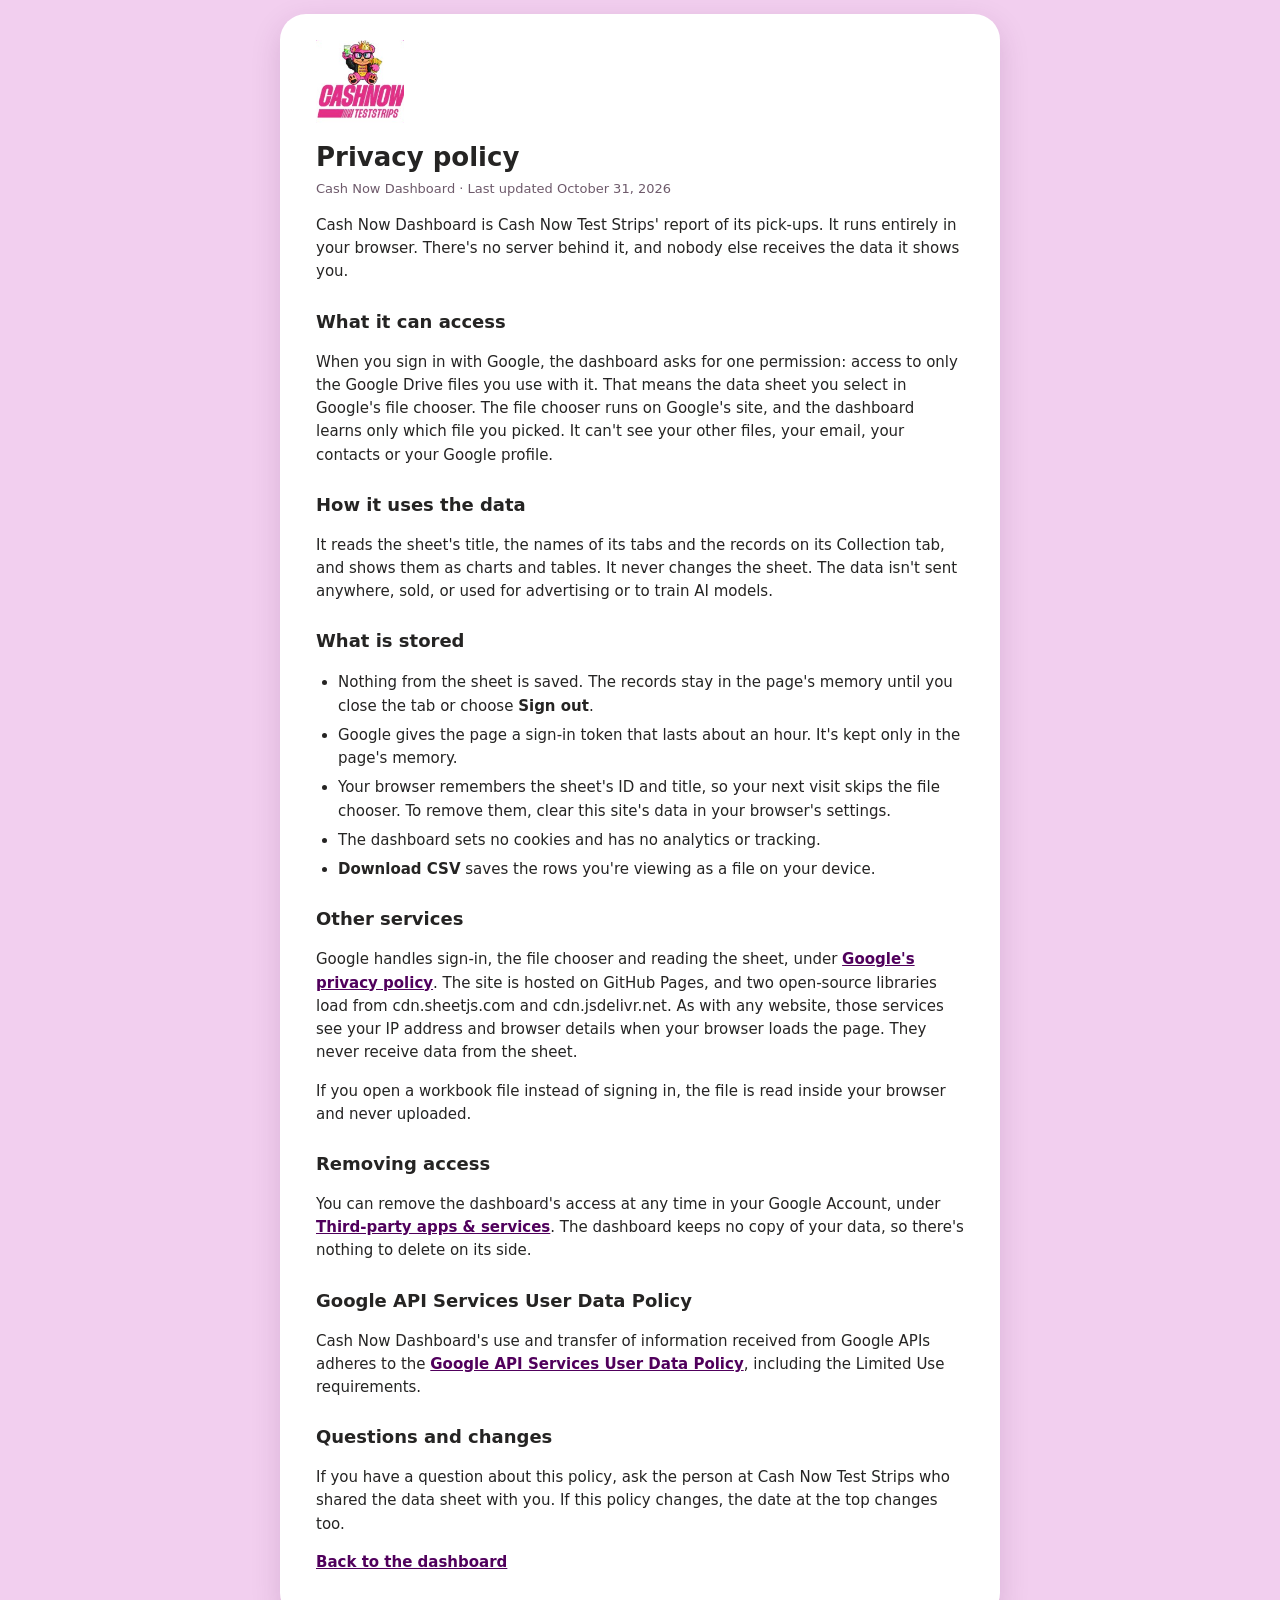
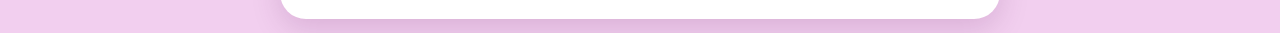
==== privacy.html @ 9ec0dc34 "Load the data from Google Sheets with Google sign-in Viewers sign in with Google, and the page reads" ====
<!doctype html>
<html lang="en">
<head>
<meta charset="utf-8">
<meta name="viewport" content="width=device-width, initial-scale=1">
<meta http-equiv="Content-Security-Policy" content="default-src 'none'; style-src 'self'; img-src 'self'; base-uri 'none'; form-action 'none'">
<meta name="referrer" content="strict-origin">
<title>Privacy policy · Cash Now Dashboard</title>
<link rel="icon" href="assets/cashnow-logo.png">
<link rel="stylesheet" href="css/app.css">
</head>
<body>
<main class="policy">
  <a href="./"><img src="assets/cashnow-logo.png" alt="Cash Now Test Strips" width="160" height="150"></a>
  <h1>Privacy policy</h1>
  <p class="updated">Cash Now Dashboard · Last updated October 31, 2026</p>

  <p>Cash Now Dashboard is Cash Now Test Strips' report of its pick-ups. It runs entirely in your
  browser. There's no server behind it, and nobody else receives the data it shows you.</p>

  <h2>What it can access</h2>
  <p>When you sign in with Google, the dashboard asks for one permission: access to only the Google Drive
  files you use with it. That means the data sheet you select in Google's file chooser. The file chooser
  runs on Google's site, and the dashboard learns only which file you picked. It can't see your other
  files, your email, your contacts or your Google profile.</p>

  <h2>How it uses the data</h2>
  <p>It reads the sheet's title, the names of its tabs and the records on its Collection tab, and shows
  them as charts and tables. It never changes the sheet. The data isn't sent anywhere, sold, or used for
  advertising or to train AI models.</p>

  <h2>What is stored</h2>
  <ul>
    <li>Nothing from the sheet is saved. The records stay in the page's memory until you close the tab
      or choose <b>Sign out</b>.</li>
    <li>Google gives the page a sign-in token that lasts about an hour. It's kept only in the page's
      memory.</li>
    <li>Your browser remembers the sheet's ID and title, so your next visit skips the file chooser. To
      remove them, clear this site's data in your browser's settings.</li>
    <li>The dashboard sets no cookies and has no analytics or tracking.</li>
    <li><b>Download CSV</b> saves the rows you're viewing as a file on your device.</li>
  </ul>

  <h2>Other services</h2>
  <p>Google handles sign-in, the file chooser and reading the sheet, under
  <a href="https://policies.google.com/privacy">Google's privacy policy</a>. The site is hosted on GitHub
  Pages, and two open-source libraries load from cdn.sheetjs.com and cdn.jsdelivr.net. As with any website,
  those services see your IP address and browser details when your browser loads the page. They never
  receive data from the sheet.</p>
  <p>If you open a workbook file instead of signing in, the file is read inside your browser and never
  uploaded.</p>

  <h2>Removing access</h2>
  <p>You can remove the dashboard's access at any time in your Google Account, under
  <a href="https://myaccount.google.com/connections">Third-party apps &amp; services</a>. The dashboard
  keeps no copy of your data, so there's nothing to delete on its side.</p>

  <h2>Google API Services User Data Policy</h2>
  <p>Cash Now Dashboard's use and transfer of information received from Google APIs adheres to the
  <a href="https://developers.google.com/terms/api-services-user-data-policy">Google API Services User Data
  Policy</a>, including the Limited Use requirements.</p>

  <h2>Questions and changes</h2>
  <p>If you have a question about this policy, ask the person at Cash Now Test Strips who shared the data
  sheet with you. If this policy changes, the date at the top changes too.</p>

  <p><a href="./">Back to the dashboard</a></p>
</main>
</body>
</html>
---- css/app.css ----
/* Cash Now dashboard. Colors come from the Power BI report's theme and page backgrounds. */
:root {
  --outer: #f2cfef;
  --sidebar: #d76ecb;
  --panel: #e49edd;
  --surface: #ffffff;
  --kpi: #78206e;
  --line: #6b007b;
  --nav: #efb5b9;
  --nav-active: #000000;
  --ink: #252423;
  --muted: #6e5a6b;
  --border: #d4bdd1;
  --detail-bg: #f3b4dc;
  --thead: #50005c;
  --row-a: #e044a7;
  --row-b: #f3b4dc;
  --total: #252423;
  --font: "Segoe UI", system-ui, -apple-system, "Helvetica Neue", Arial, sans-serif;
}

*, *::before, *::after { box-sizing: border-box; }
html, body { margin: 0; }
body {
  font-family: var(--font);
  color: var(--ink);
  background: var(--outer);
  min-height: 100vh;
  -webkit-font-smoothing: antialiased;
}
button, input, select { font: inherit; color: inherit; }
[hidden] { display: none !important; }

/* Frame: magenta sidebar, then the lilac panel with its deep left curve */
.frame {
  display: grid;
  grid-template-columns: 196px minmax(0, 1fr);
  min-height: calc(100vh - 28px);
  margin: 14px;
  background: var(--sidebar);
  border-radius: 28px;
  overflow: hidden;
}
.sidebar { display: flex; flex-direction: column; gap: 28px; padding: 16px 0 16px 10px; }
.brand { display: block; margin-right: 8px; padding: 8px; background: var(--surface); border-radius: 20px; }
.brand img { display: block; width: 100%; height: auto; }
.nav { display: flex; flex-direction: column; gap: 9px; padding-right: 16px; }
.nav-item {
  display: grid; grid-template-columns: 36px minmax(0, 1fr); align-items: center; gap: 6px;
  color: var(--ink); text-decoration: none;
}
.nav-item svg { width: 30px; height: 30px; justify-self: center; color: #fff; }
.nav-item span {
  padding: 6px 4px; border: 1px solid #5a4a58; background: var(--nav);
  font-size: 12.5px; line-height: 1.25; text-align: center;
}
.nav-item.active span { background: var(--nav-active); border-color: var(--nav-active); color: #fff; }
.nav-item[aria-disabled="true"] { cursor: default; }
.nav-item[aria-disabled="true"] span { opacity: .75; }
.nav-item:not([aria-disabled="true"]):not(.active):hover span { background: #f6cbd0; }
.nav-note { margin: 4px 0 0 42px; color: #fff; font-size: 11.5px; opacity: .9; }

.main {
  display: flex; flex-direction: column; gap: 14px; min-width: 0;
  padding: 14px 18px 16px 30px;
  background: var(--panel);
  border-radius: 90px 0 0 90px;
}
body[data-view="details"] .main { background: var(--detail-bg); }

/* Header: logos and slicers on a white bar */
.toolbar {
  display: flex; flex-wrap: wrap; align-items: center; gap: 10px 22px;
  padding: 6px 14px; background: var(--surface); border-radius: 8px;
}
.logo { display: block; width: auto; height: 46px; }
.logo-right { margin-left: auto; }
.field { display: flex; flex-direction: column; gap: 3px; min-width: 0; }
.field-label { color: var(--muted); font-size: 12px; }
.control, .multi > summary {
  height: 32px; padding: 4px 8px; border: 1px solid var(--border); border-radius: 4px;
  background: #fff; font-size: 13px;
}
.date-range { display: flex; align-items: center; gap: 6px; }
.date-range input { width: 136px; }
.multi { position: relative; }
.multi > summary {
  display: flex; align-items: center; justify-content: space-between; gap: 12px; min-width: 150px;
  list-style: none; cursor: pointer;
}
.multi > summary::-webkit-details-marker { display: none; }
.multi > summary::after {
  content: ''; width: 7px; height: 7px; margin-top: -4px;
  border-right: 1.5px solid #555; border-bottom: 1.5px solid #555; transform: rotate(45deg);
}
.multi-panel {
  position: absolute; z-index: 20; top: calc(100% + 4px); left: 0;
  min-width: 210px; max-height: 340px; overflow: auto; padding: 6px;
  background: #fff; border: 1px solid var(--border); border-radius: 6px;
  box-shadow: 0 10px 28px rgba(60, 0, 60, .2);
}
.multi-panel label { display: flex; align-items: center; gap: 8px; padding: 5px 6px; border-radius: 4px; font-size: 13px; cursor: pointer; }
.multi-panel label:hover { background: #f8ecf6; }
.multi-all { margin-bottom: 4px; border-bottom: 1px solid #eee; font-weight: 600; }

/* KPI cards */
.kpis { display: grid; grid-template-columns: repeat(6, minmax(0, 1fr)) minmax(96px, .7fr); gap: 6px; padding: 0 3%; }
.kpi {
  display: flex; flex-direction: column; justify-content: center; min-width: 0; min-height: 76px;
  padding: 10px 8px; background: var(--kpi); color: #fff; border-radius: 10px; text-align: center;
}
.kpi-value { font-size: clamp(16px, 1.45vw, 21px); font-weight: 700; white-space: nowrap; overflow: hidden; text-overflow: ellipsis; }
.kpi-label { font-size: 11.5px; font-style: italic; white-space: nowrap; overflow: hidden; text-overflow: ellipsis; }
.kpi-amt:not(:empty)::before { content: ' · '; }
.details-btn {
  border: 2px solid rgba(255, 255, 255, .85); border-radius: 6px; background: var(--line); color: #fff;
  font-size: 17px; font-weight: 700; cursor: pointer; box-shadow: 0 0 10px rgba(107, 0, 123, .45);
}
.details-btn:hover { background: #8a1a9b; }
.details-btn:disabled { background: #c8c8c8; box-shadow: none; cursor: default; }

/* Sits over the chart's top-right corner so the charts don't move when it appears */
.selection {
  position: absolute; top: 10px; right: 18px; z-index: 2;
  display: inline-flex; align-items: center; gap: 10px;
  padding: 4px 5px 4px 14px; background: #f8ecf6; border-radius: 999px; font-size: 13px;
}
.selection button { padding: 3px 11px; border: 0; border-radius: 999px; background: var(--kpi); color: #fff; font-size: 12px; cursor: pointer; }

/* Charts on white rounded panels */
.chart-card { position: relative; min-width: 0; padding: 10px 18px 4px; background: var(--surface); border-radius: 34px; }
.chart-card h2 { margin: 2px 0 0; font-size: 17px; text-align: center; }
.chart { height: clamp(220px, 31vh, 330px); cursor: pointer; }

/* Welcome */
.welcome { display: grid; flex: 1; place-items: center; }
.welcome-card {
  max-width: 460px; padding: 30px 36px; background: var(--surface); border-radius: 26px; text-align: center;
  box-shadow: 0 10px 30px rgba(80, 0, 80, .15);
}
.welcome-card img { width: 216px; height: auto; }
.welcome-card h1 { margin: 10px 0 6px; font-size: 24px; }
.welcome-card p { margin: 8px 0; color: var(--muted); }
.btn-primary {
  margin-top: 12px; padding: 12px 26px; border: 0; border-radius: 10px;
  background: var(--kpi); color: #fff; font-size: 16px; font-weight: 700; cursor: pointer;
}
.btn-primary:hover { background: #8f2a84; }
.btn-primary:disabled { background: #b9a9b7; cursor: default; }
.privacy { font-size: 13px; }
.privacy a { color: #50005c; font-weight: 600; }
.welcome-card .error { padding: 10px 12px; background: #fde8f0; border-radius: 8px; color: #a1003b; font-size: 14px; text-align: left; }
body.dropping .main { outline: 3px dashed #fff; outline-offset: -12px; }

/* Pick Up Detail */
.details { display: flex; flex-direction: column; gap: 12px; min-height: 0; }
.details-head { display: flex; flex-wrap: wrap; align-items: center; gap: 12px 16px; }
.back { display: grid; place-items: center; width: 56px; height: 56px; border-radius: 50%; color: #3d3d3d; }
.back svg { width: 56px; height: 56px; }
.back:hover { background: rgba(255, 255, 255, .45); }
.details-title { flex: 1; min-width: 200px; }
.details-title h1 { margin: 0; font-size: 22px; }
.details-title p { margin: 2px 0 0; color: #4d3a4a; font-size: 13px; }
.btn { padding: 6px 12px; border: 1px solid #7a6077; border-radius: 6px; background: #fff; font-size: 13px; cursor: pointer; }
.btn:disabled { opacity: .5; cursor: default; }
.table-wrap { max-height: calc(100vh - 210px); overflow: auto; background: var(--row-b); border-radius: 4px; }
.detail-table { width: 100%; border-collapse: collapse; font-size: 13px; }
.detail-table th { position: sticky; top: 0; z-index: 1; padding: 0; background: var(--thead); color: #fff; text-align: left; white-space: nowrap; }
.detail-table th button {
  all: unset; box-sizing: border-box; display: block; width: 100%; padding: 8px 10px;
  font-weight: 700; font-style: italic; cursor: pointer;
}
.detail-table th.num button { text-align: right; }
.detail-table th[aria-sort="ascending"] button::after { content: ' \25B2'; font-size: 9px; }
.detail-table th[aria-sort="descending"] button::after { content: ' \25BC'; font-size: 9px; }
.detail-table td { padding: 5px 10px; white-space: nowrap; }
.detail-table tbody tr:nth-child(odd) { background: var(--row-a); color: #fff; font-weight: 600; }
.detail-table tbody tr:nth-child(even) { background: var(--row-b); }
.detail-table tfoot td { position: sticky; bottom: 0; padding: 7px 10px; background: var(--total); color: #fff; font-weight: 700; }
.detail-table .num { text-align: right; font-variant-numeric: tabular-nums; }
.more { align-self: center; }

/* Status bar and data notes */
.status { display: flex; flex-wrap: wrap; align-items: center; gap: 4px 14px; margin-top: auto; color: #3b2a38; font-size: 12.5px; }
.link { padding: 0; border: 0; background: none; color: #50005c; font-size: inherit; font-weight: 600; text-decoration: underline; cursor: pointer; }
.status-error { color: #a1003b; font-weight: 600; }
dialog {
  width: calc(100% - 32px); max-width: 640px; padding: 22px 24px; border: 0; border-radius: 16px;
  color: var(--ink); box-shadow: 0 20px 60px rgba(60, 0, 60, .3);
}
dialog::backdrop { background: rgba(60, 0, 60, .35); }
dialog h2 { margin: 0 0 8px; font-size: 19px; }
dialog ul { padding-left: 20px; font-size: 14px; line-height: 1.5; }
dialog li { margin-bottom: 8px; }
dialog li ul { margin-top: 4px; font-size: 13px; }

/* Privacy policy page */
.policy {
  max-width: 720px; margin: 14px auto; padding: 26px 36px 30px;
  background: var(--surface); border-radius: 26px; line-height: 1.55;
  box-shadow: 0 10px 30px rgba(80, 0, 80, .15);
}
.policy img { display: block; width: 88px; height: auto; }
.policy h1 { margin: 14px 0 2px; font-size: 26px; }
.policy h2 { margin: 24px 0 4px; font-size: 18px; }
.policy p, .policy li { font-size: 15px; }
.policy ul { padding-left: 22px; }
.policy li { margin-bottom: 6px; }
.policy a { color: #50005c; font-weight: 600; }
.policy .updated { margin: 0; color: var(--muted); font-size: 13px; }

.overlay {
  position: fixed; inset: 0; z-index: 50; display: grid; place-content: center; justify-items: center; gap: 14px;
  background: rgba(242, 207, 239, .85); color: #50005c; font-weight: 600;
}
.spinner {
  width: 44px; height: 44px; border: 4px solid rgba(107, 0, 123, .2); border-top-color: var(--line);
  border-radius: 50%; animation: spin .9s linear infinite;
}
@keyframes spin { to { transform: rotate(360deg); } }
@media (prefers-reduced-motion: reduce) { .spinner { animation-duration: 3s; } }

@media (max-width: 1150px) {
  .kpis { grid-template-columns: repeat(3, minmax(0, 1fr)); padding: 0; }
  .details-btn { grid-column: span 3; min-height: 44px; }
  .logo-right { display: none; }
}

@media (max-width: 760px) {
  .frame { grid-template-columns: 1fr; min-height: 100vh; margin: 0; border-radius: 0; }
  .sidebar { flex-direction: row; align-items: center; gap: 12px; padding: 10px 16px; overflow: hidden; }
  .brand { flex: none; width: 60px; margin: 0; padding: 4px; border-radius: 12px; }
  .nav { flex-direction: row; gap: 8px; padding: 2px 0; overflow-x: auto; scrollbar-width: none; }
  .nav-item { grid-template-columns: auto; }
  .nav-item svg, .nav-note { display: none; }
  .nav-item span { padding: 6px 10px; white-space: nowrap; }
  .main { padding: 12px 16px 16px; border-radius: 24px 24px 0 0; }
  .toolbar { padding: 10px 12px; }
  .logo { height: 34px; }
  .field, .date-range { width: 100%; }
  .date-range input { flex: 1; width: auto; min-width: 0; }
  .multi > summary { width: 100%; }
  .kpis { grid-template-columns: repeat(2, minmax(0, 1fr)); }
  .details-btn { grid-column: span 2; }
  .kpi-value { font-size: 18px; }
  .chart-card { padding: 8px 8px 2px; border-radius: 20px; }
  .selection { position: static; display: flex; width: fit-content; margin: 6px auto 0; }
  .table-wrap { max-height: none; }
  .policy { margin: 0; padding: 22px 16px 28px; border-radius: 0; }
}
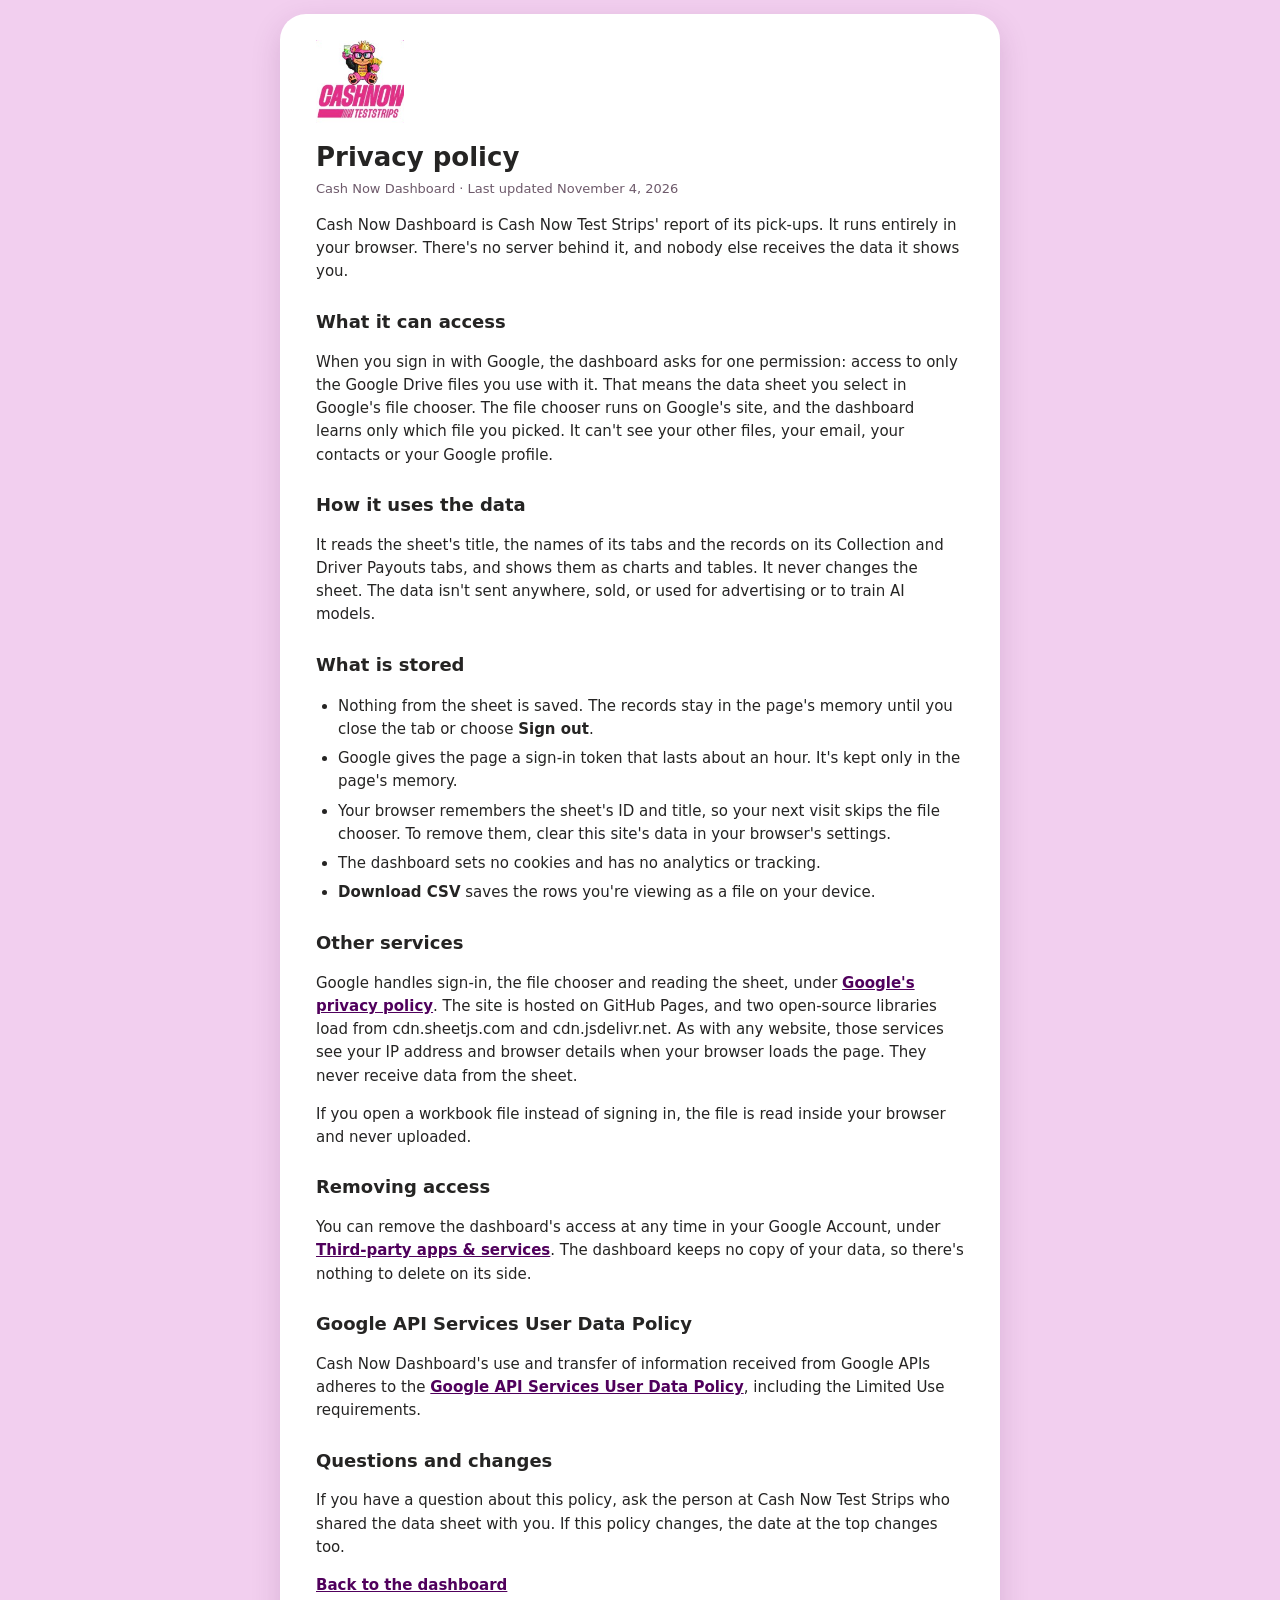
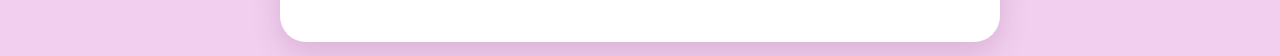
==== commit 288a6e15: "Add the Drivers page and its payout detail The Drivers page mirrors the Power BI page: a date range," ====
--- a/privacy.html
+++ b/privacy.html
@@ -13,7 +13,7 @@
 <main class="policy">
   <a href="./"><img src="assets/cashnow-logo.png" alt="Cash Now Test Strips" width="160" height="150"></a>
   <h1>Privacy policy</h1>
-  <p class="updated">Cash Now Dashboard · Last updated October 31, 2026</p>
+  <p class="updated">Cash Now Dashboard · Last updated November 4, 2026</p>
 
   <p>Cash Now Dashboard is Cash Now Test Strips' report of its pick-ups. It runs entirely in your
   browser. There's no server behind it, and nobody else receives the data it shows you.</p>
@@ -25,8 +25,8 @@
   files, your email, your contacts or your Google profile.</p>
 
   <h2>How it uses the data</h2>
-  <p>It reads the sheet's title, the names of its tabs and the records on its Collection tab, and shows
-  them as charts and tables. It never changes the sheet. The data isn't sent anywhere, sold, or used for
+  <p>It reads the sheet's title, the names of its tabs and the records on its Collection and Driver
+  Payouts tabs, and shows them as charts and tables. It never changes the sheet. The data isn't sent anywhere, sold, or used for
   advertising or to train AI models.</p>
 
   <h2>What is stored</h2>
--- a/css/app.css
+++ b/css/app.css
@@ -66,7 +66,8 @@
   background: var(--panel);
   border-radius: 90px 0 0 90px;
 }
-body[data-view="details"] .main { background: var(--detail-bg); }
+body[data-view="details"] .main, body[data-view="drv-details"] .main { background: var(--detail-bg); }
+.view { display: flex; flex-direction: column; gap: 14px; min-width: 0; }
 
 /* Header: logos and slicers on a white bar */
 .toolbar {
@@ -131,6 +132,17 @@
 .chart-card { position: relative; min-width: 0; padding: 10px 18px 4px; background: var(--surface); border-radius: 34px; }
 .chart-card h2 { margin: 2px 0 0; font-size: 17px; text-align: center; }
 .chart { height: clamp(220px, 31vh, 330px); cursor: pointer; }
+
+/* Drivers: the payouts card sits at the end of the filter bar, like the card beside the slicer in Power BI */
+.kpi-inline { min-height: 0; margin-left: auto; padding: 6px 18px; min-width: 170px; }
+.details-inline { align-self: stretch; min-width: 110px; padding: 0 20px; }
+.selection-row { position: static; align-self: flex-start; }
+.drv-problem { margin: 0; padding: 10px 14px; background: #fff; border-radius: 10px; color: #a1003b; font-size: 14px; }
+.drv-grid { display: grid; grid-template-columns: repeat(2, minmax(0, 1fr)); gap: 14px; }
+.drv-grid .chart-card { padding-bottom: 10px; }
+.chart-scroll { max-height: clamp(260px, 38vh, 360px); overflow-y: auto; overscroll-behavior: contain; }
+.chart-scroll .chart { height: 160px; }
+.chart-pie { height: clamp(260px, 38vh, 360px); }
 
 /* Welcome */
 .welcome { display: grid; flex: 1; place-items: center; }
@@ -247,4 +259,7 @@
   .selection { position: static; display: flex; width: fit-content; margin: 6px auto 0; }
   .table-wrap { max-height: none; }
   .policy { margin: 0; padding: 22px 16px 28px; border-radius: 0; }
-}
+  .drv-grid { grid-template-columns: 1fr; }
+  .kpi-inline { flex: 1; margin-left: 0; }
+  .details-inline { min-height: 44px; }
+}
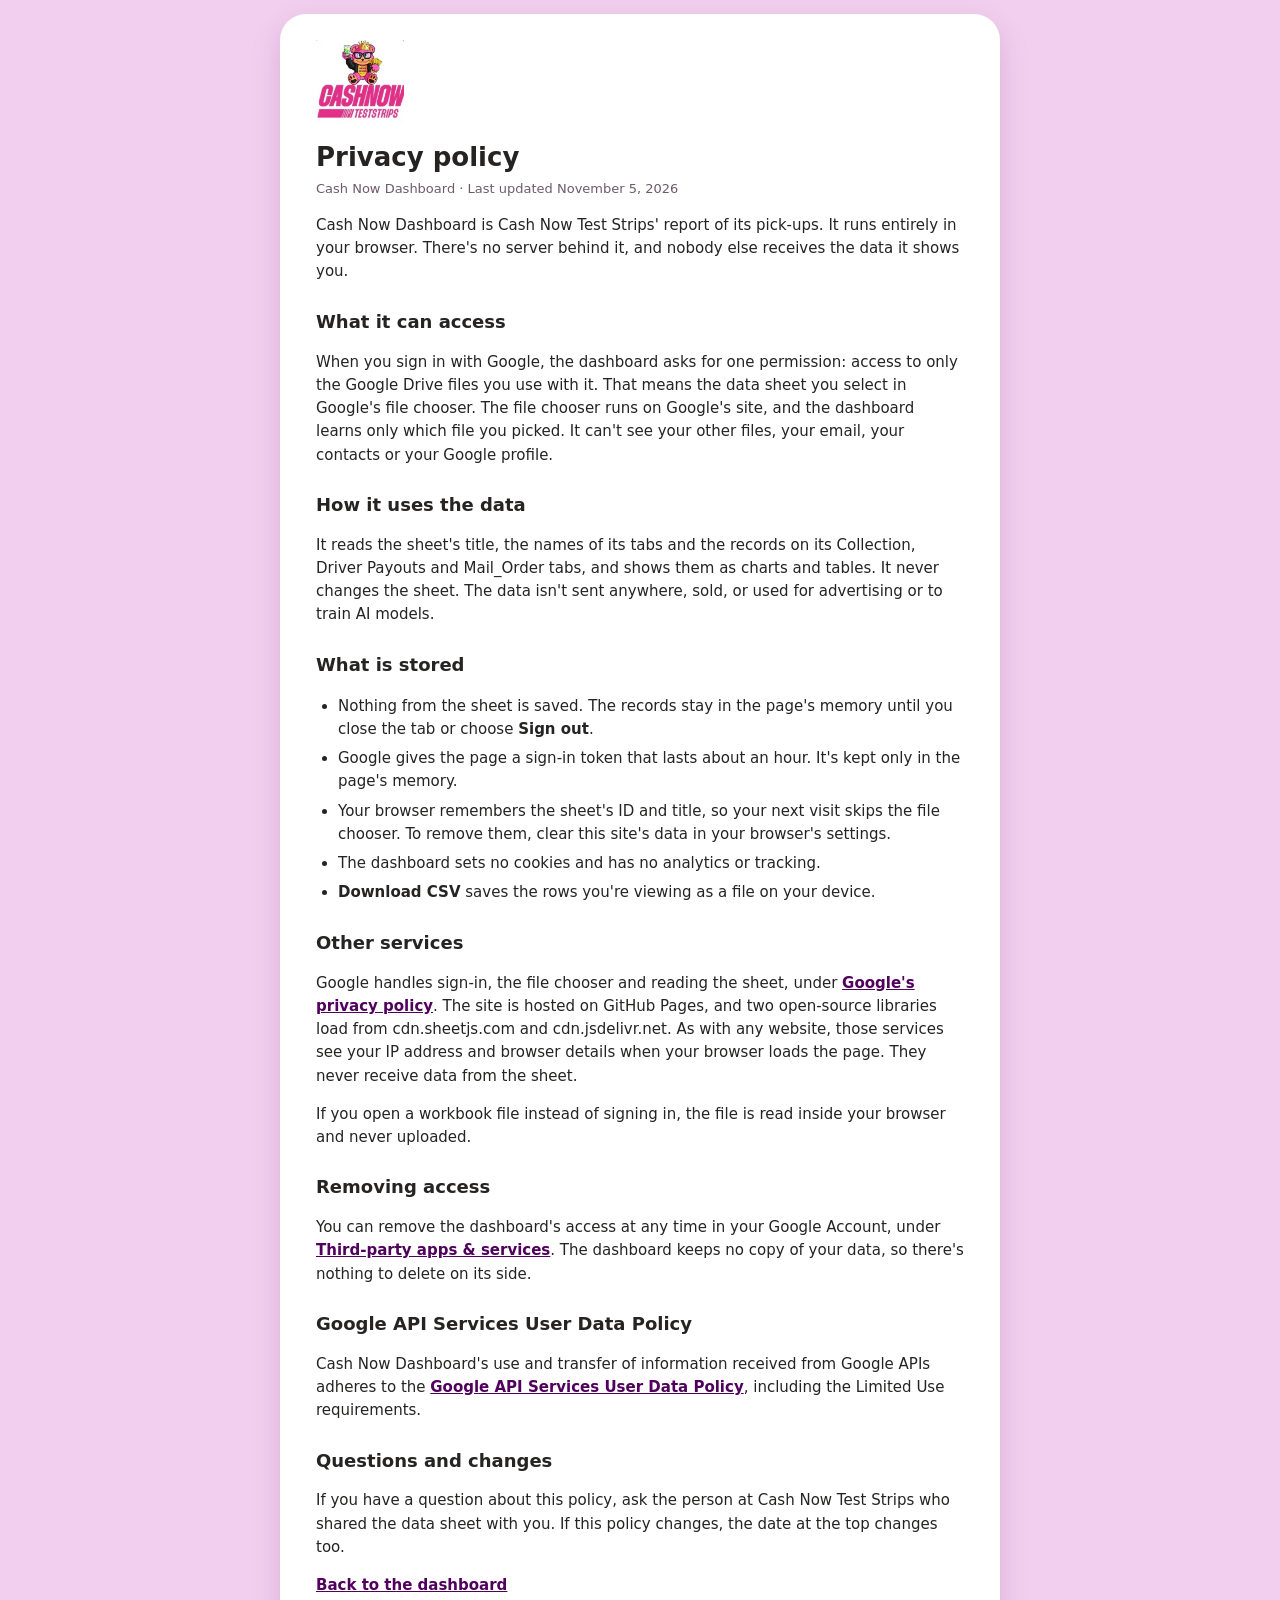
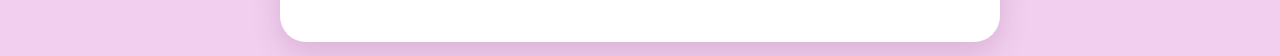
==== commit 0c12a0ba: "Add the Mail Order page and its Mail Details The Mail Order page mirrors the Power BI page: Date, Ra" ====
--- a/privacy.html
+++ b/privacy.html
@@ -13,7 +13,7 @@
 <main class="policy">
   <a href="./"><img src="assets/cashnow-logo.png" alt="Cash Now Test Strips" width="160" height="150"></a>
   <h1>Privacy policy</h1>
-  <p class="updated">Cash Now Dashboard · Last updated November 4, 2026</p>
+  <p class="updated">Cash Now Dashboard · Last updated November 5, 2026</p>
 
   <p>Cash Now Dashboard is Cash Now Test Strips' report of its pick-ups. It runs entirely in your
   browser. There's no server behind it, and nobody else receives the data it shows you.</p>
@@ -25,8 +25,8 @@
   files, your email, your contacts or your Google profile.</p>
 
   <h2>How it uses the data</h2>
-  <p>It reads the sheet's title, the names of its tabs and the records on its Collection and Driver
-  Payouts tabs, and shows them as charts and tables. It never changes the sheet. The data isn't sent anywhere, sold, or used for
+  <p>It reads the sheet's title, the names of its tabs and the records on its Collection, Driver
+  Payouts and Mail_Order tabs, and shows them as charts and tables. It never changes the sheet. The data isn't sent anywhere, sold, or used for
   advertising or to train AI models.</p>
 
   <h2>What is stored</h2>
--- a/css/app.css
+++ b/css/app.css
@@ -67,7 +67,7 @@
   border-radius: 90px 0 0 90px;
 }
 body[data-view="details"] .main, body[data-view="drv-details"] .main { background: var(--detail-bg); }
-.view { display: flex; flex-direction: column; gap: 14px; min-width: 0; }
+.view, .view-body { display: flex; flex-direction: column; gap: 14px; min-width: 0; }
 
 /* Header: logos and slicers on a white bar */
 .toolbar {
@@ -106,6 +106,7 @@
 
 /* KPI cards */
 .kpis { display: grid; grid-template-columns: repeat(6, minmax(0, 1fr)) minmax(96px, .7fr); gap: 6px; padding: 0 3%; }
+.kpis-3 { grid-template-columns: repeat(3, minmax(0, 1fr)) minmax(110px, .6fr); }
 .kpi {
   display: flex; flex-direction: column; justify-content: center; min-width: 0; min-height: 76px;
   padding: 10px 8px; background: var(--kpi); color: #fff; border-radius: 10px; text-align: center;
@@ -134,15 +135,17 @@
 .chart { height: clamp(220px, 31vh, 330px); cursor: pointer; }
 
 /* Drivers: the payouts card sits at the end of the filter bar, like the card beside the slicer in Power BI */
-.kpi-inline { min-height: 0; margin-left: auto; padding: 6px 18px; min-width: 170px; }
-.details-inline { align-self: stretch; min-width: 110px; padding: 0 20px; }
+.toolbar-end { margin-left: auto; }
+.kpi-inline { min-height: 0; padding: 6px 18px; min-width: 170px; }
+.details-inline { align-self: stretch; min-width: 110px; min-height: 48px; padding: 0 20px; }
 .selection-row { position: static; align-self: flex-start; }
 .drv-problem { margin: 0; padding: 10px 14px; background: #fff; border-radius: 10px; color: #a1003b; font-size: 14px; }
-.drv-grid { display: grid; grid-template-columns: repeat(2, minmax(0, 1fr)); gap: 14px; }
-.drv-grid .chart-card { padding-bottom: 10px; }
-.chart-scroll { max-height: clamp(260px, 38vh, 360px); overflow-y: auto; overscroll-behavior: contain; }
+.chart-grid { display: grid; grid-template-columns: repeat(2, minmax(0, 1fr)); gap: 14px; }
+.chart-grid .chart-card { padding-bottom: 10px; }
+/* Tall enough for a top 15 on most screens; longer lists scroll inside the card. */
+.chart-scroll { max-height: clamp(260px, 46vh, 420px); overflow-y: auto; overscroll-behavior: contain; }
 .chart-scroll .chart { height: 160px; }
-.chart-pie { height: clamp(260px, 38vh, 360px); }
+.chart-pie { height: clamp(260px, 46vh, 420px); }
 
 /* Welcome */
 .welcome { display: grid; flex: 1; place-items: center; }
@@ -254,12 +257,14 @@
   .multi > summary { width: 100%; }
   .kpis { grid-template-columns: repeat(2, minmax(0, 1fr)); }
   .details-btn { grid-column: span 2; }
+  .kpis-3 .details-btn { grid-column: auto; } /* beside the third card */
   .kpi-value { font-size: 18px; }
   .chart-card { padding: 8px 8px 2px; border-radius: 20px; }
   .selection { position: static; display: flex; width: fit-content; margin: 6px auto 0; }
   .table-wrap { max-height: none; }
   .policy { margin: 0; padding: 22px 16px 28px; border-radius: 0; }
-  .drv-grid { grid-template-columns: 1fr; }
-  .kpi-inline { flex: 1; margin-left: 0; }
+  .chart-grid { grid-template-columns: 1fr; }
+  .toolbar-end { margin-left: 0; }
+  .kpi-inline, .details-inline.toolbar-end { flex: 1; }
   .details-inline { min-height: 44px; }
 }
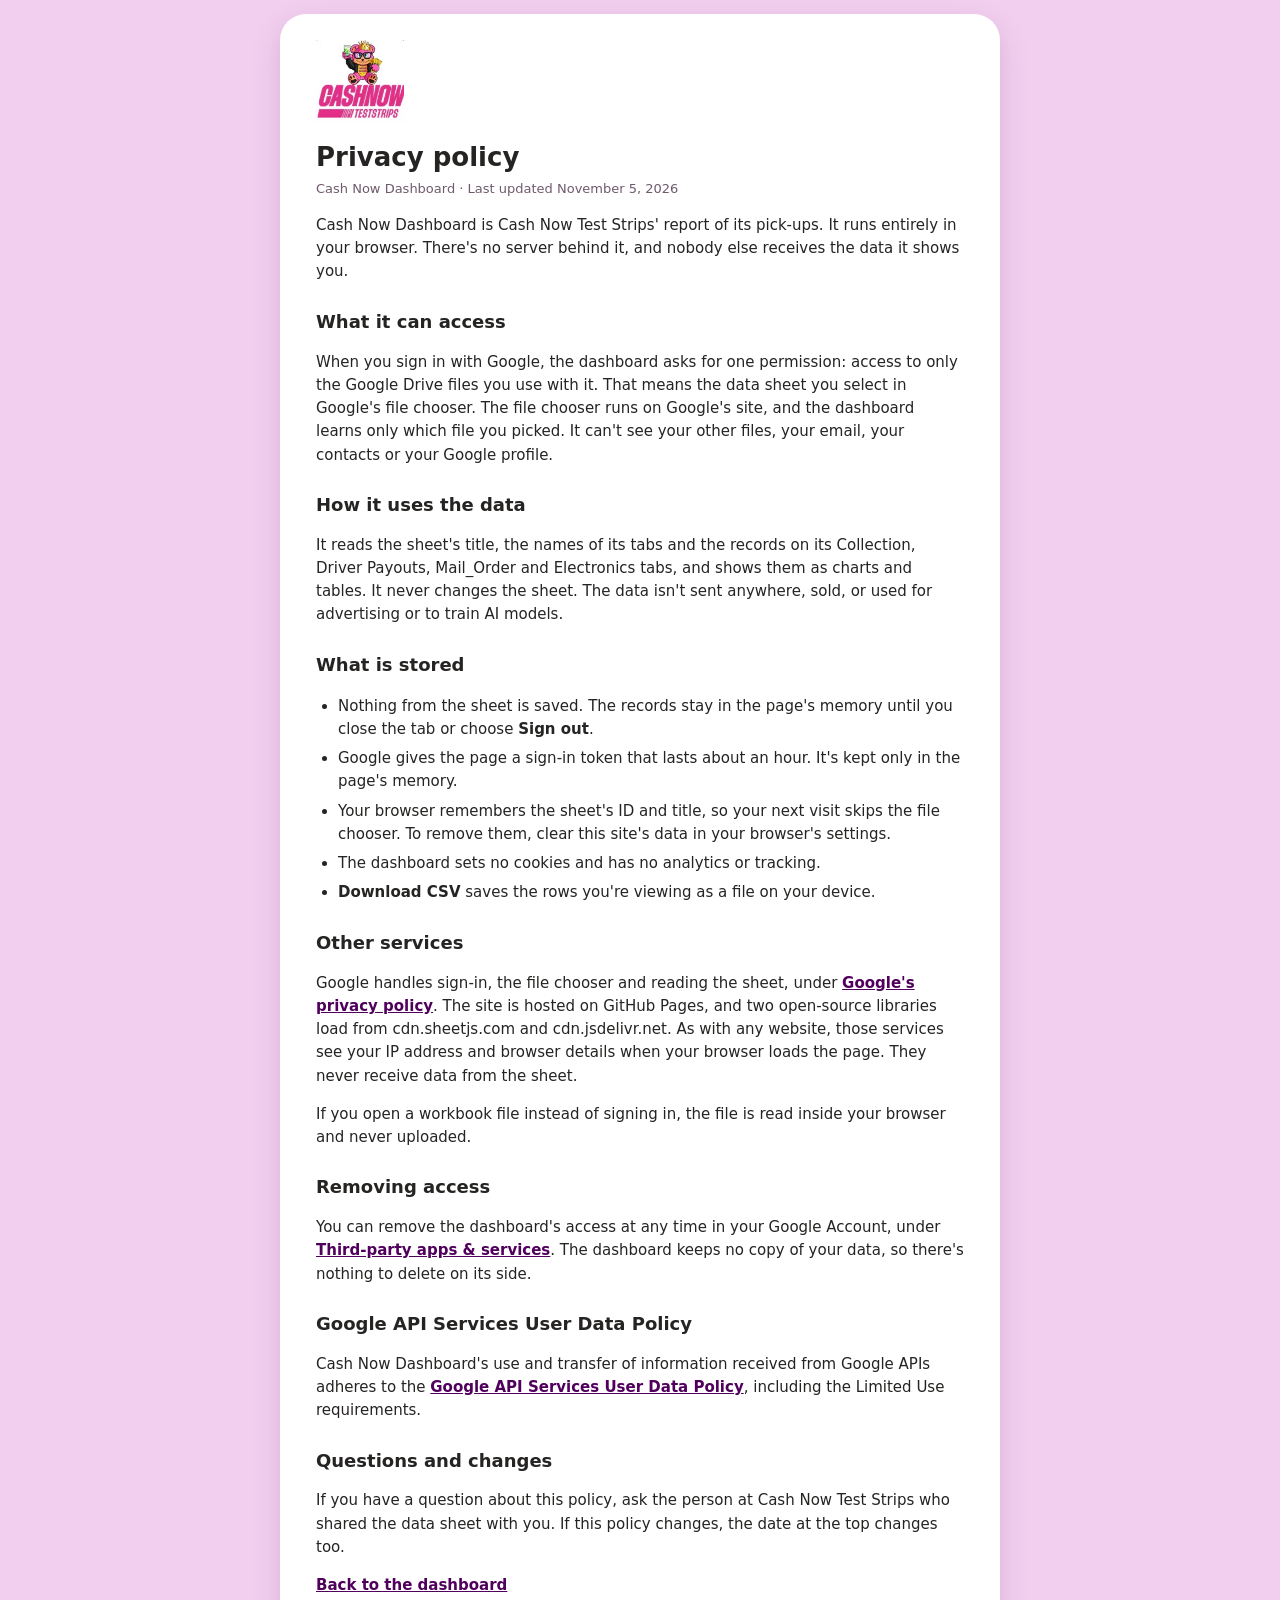
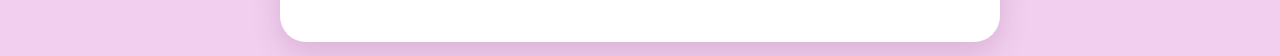
==== commit 9abe20fb: "Add the Electronics page Power BI's Electronics page is one table of the phones and tablets bought. " ====
--- a/privacy.html
+++ b/privacy.html
@@ -26,7 +26,7 @@
 
   <h2>How it uses the data</h2>
   <p>It reads the sheet's title, the names of its tabs and the records on its Collection, Driver
-  Payouts and Mail_Order tabs, and shows them as charts and tables. It never changes the sheet. The data isn't sent anywhere, sold, or used for
+  Payouts, Mail_Order and Electronics tabs, and shows them as charts and tables. It never changes the sheet. The data isn't sent anywhere, sold, or used for
   advertising or to train AI models.</p>
 
   <h2>What is stored</h2>
--- a/css/app.css
+++ b/css/app.css
@@ -107,6 +107,7 @@
 /* KPI cards */
 .kpis { display: grid; grid-template-columns: repeat(6, minmax(0, 1fr)) minmax(96px, .7fr); gap: 6px; padding: 0 3%; }
 .kpis-3 { grid-template-columns: repeat(3, minmax(0, 1fr)) minmax(110px, .6fr); }
+.kpis-cards { grid-template-columns: repeat(3, minmax(0, 1fr)); }
 .kpi {
   display: flex; flex-direction: column; justify-content: center; min-width: 0; min-height: 76px;
   padding: 10px 8px; background: var(--kpi); color: #fff; border-radius: 10px; text-align: center;
@@ -142,6 +143,13 @@
 .drv-problem { margin: 0; padding: 10px 14px; background: #fff; border-radius: 10px; color: #a1003b; font-size: 14px; }
 .chart-grid { display: grid; grid-template-columns: repeat(2, minmax(0, 1fr)); gap: 14px; }
 .chart-grid .chart-card { padding-bottom: 10px; }
+/* A chart beside a table on a white card */
+.table-grid { grid-template-columns: minmax(0, 2fr) minmax(0, 3fr); }
+.table-card { display: flex; flex-direction: column; gap: 8px; padding: 12px 18px 14px; }
+.table-head { display: flex; flex-wrap: wrap; align-items: baseline; gap: 4px 12px; }
+.table-head h2 { margin: 0; text-align: left; }
+.table-head p { flex: 1; margin: 0; color: var(--muted); font-size: 13px; }
+.table-card .table-wrap { max-height: clamp(260px, 46vh, 420px); }
 /* Tall enough for a top 15 on most screens; longer lists scroll inside the card. */
 .chart-scroll { max-height: clamp(260px, 46vh, 420px); overflow-y: auto; overscroll-behavior: contain; }
 .chart-scroll .chart { height: 160px; }
@@ -258,6 +266,9 @@
   .kpis { grid-template-columns: repeat(2, minmax(0, 1fr)); }
   .details-btn { grid-column: span 2; }
   .kpis-3 .details-btn { grid-column: auto; } /* beside the third card */
+  .kpis-cards .kpi:last-child { grid-column: span 2; }
+  .table-head { justify-content: space-between; }
+  .table-head p { flex-basis: 100%; order: 3; } /* under the title and the download button */
   .kpi-value { font-size: 18px; }
   .chart-card { padding: 8px 8px 2px; border-radius: 20px; }
   .selection { position: static; display: flex; width: fit-content; margin: 6px auto 0; }
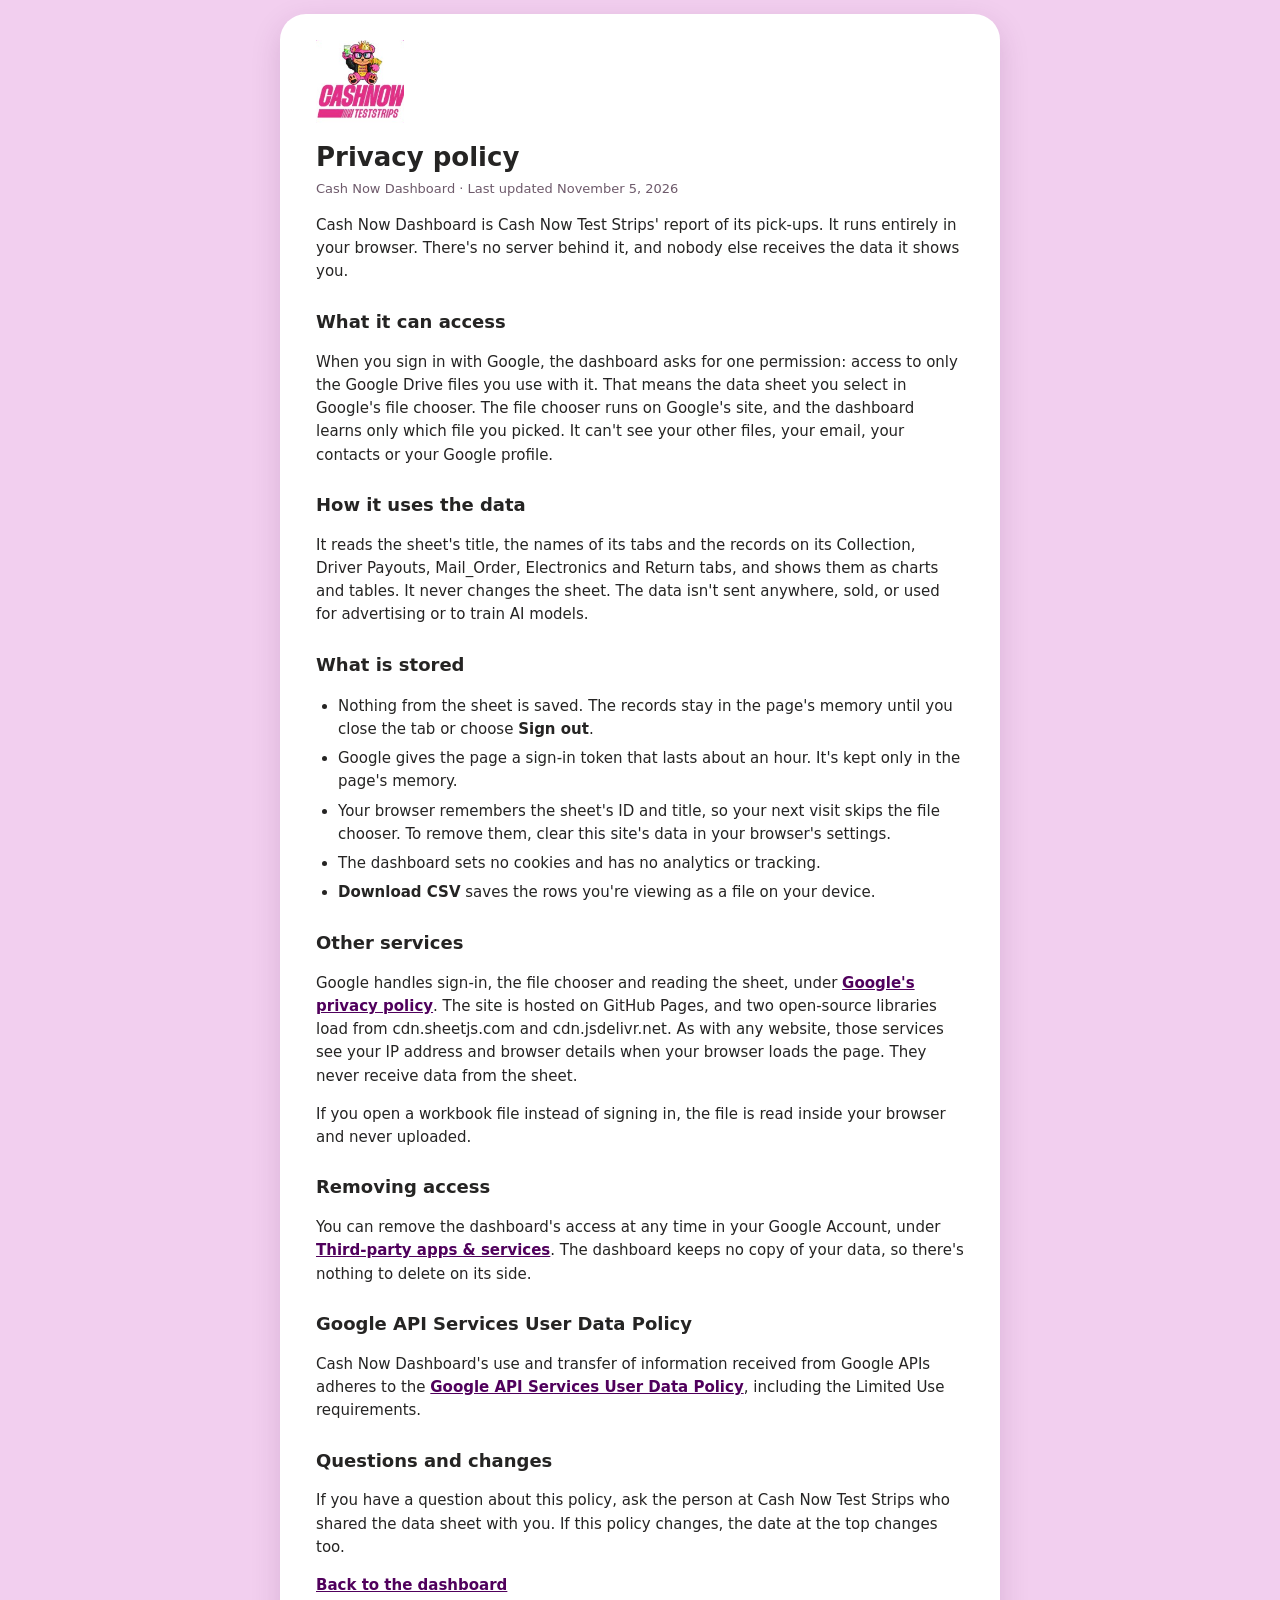
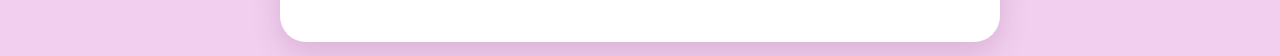
==== commit 0df6bef8: "Add the Cancelled page Power BI's Cancelled page is the Total Cancelled Pick Ups card and a table of" ====
--- a/privacy.html
+++ b/privacy.html
@@ -26,8 +26,9 @@
 
   <h2>How it uses the data</h2>
   <p>It reads the sheet's title, the names of its tabs and the records on its Collection, Driver
-  Payouts, Mail_Order and Electronics tabs, and shows them as charts and tables. It never changes the sheet. The data isn't sent anywhere, sold, or used for
-  advertising or to train AI models.</p>
+  Payouts, Mail_Order, Electronics and Return tabs, and shows them as charts and tables. It never
+  changes the sheet. The data isn't sent anywhere, sold, or used for advertising or to train AI
+  models.</p>
 
   <h2>What is stored</h2>
   <ul>
--- a/css/app.css
+++ b/css/app.css
@@ -143,6 +143,12 @@
 .drv-problem { margin: 0; padding: 10px 14px; background: #fff; border-radius: 10px; color: #a1003b; font-size: 14px; }
 .chart-grid { display: grid; grid-template-columns: repeat(2, minmax(0, 1fr)); gap: 14px; }
 .chart-grid .chart-card { padding-bottom: 10px; }
+/* Demographics: two halves side by side, each with its own filters */
+.demo-grid { display: grid; grid-template-columns: repeat(2, minmax(0, 1fr)); gap: 14px; align-items: start; }
+.demo-half { display: flex; flex-direction: column; gap: 14px; min-width: 0; }
+.demo-head { display: flex; flex-basis: 100%; align-items: center; justify-content: space-between; gap: 10px; }
+.demo-head h2 { margin: 0; font-size: 17px; }
+.demo-head .details-btn { min-height: 38px; padding: 0 18px; font-size: 15px; }
 /* A chart beside a table on a white card */
 .table-grid { grid-template-columns: minmax(0, 2fr) minmax(0, 3fr); }
 .table-card { display: flex; flex-direction: column; gap: 8px; padding: 12px 18px 14px; }
@@ -154,6 +160,9 @@
 .chart-scroll { max-height: clamp(260px, 46vh, 420px); overflow-y: auto; overscroll-behavior: contain; }
 .chart-scroll .chart { height: 160px; }
 .chart-pie { height: clamp(260px, 46vh, 420px); }
+/* Cancelled: how a chart is worked out, under its title; long reasons wrap in the table */
+.chart-note { margin: 2px 0 6px; color: var(--muted); font-size: 12px; text-align: center; }
+.detail-table td.wrap { min-width: 240px; white-space: normal; }
 
 /* Welcome */
 .welcome { display: grid; flex: 1; place-items: center; }
@@ -274,7 +283,7 @@
   .selection { position: static; display: flex; width: fit-content; margin: 6px auto 0; }
   .table-wrap { max-height: none; }
   .policy { margin: 0; padding: 22px 16px 28px; border-radius: 0; }
-  .chart-grid { grid-template-columns: 1fr; }
+  .chart-grid, .demo-grid { grid-template-columns: 1fr; }
   .toolbar-end { margin-left: 0; }
   .kpi-inline, .details-inline.toolbar-end { flex: 1; }
   .details-inline { min-height: 44px; }
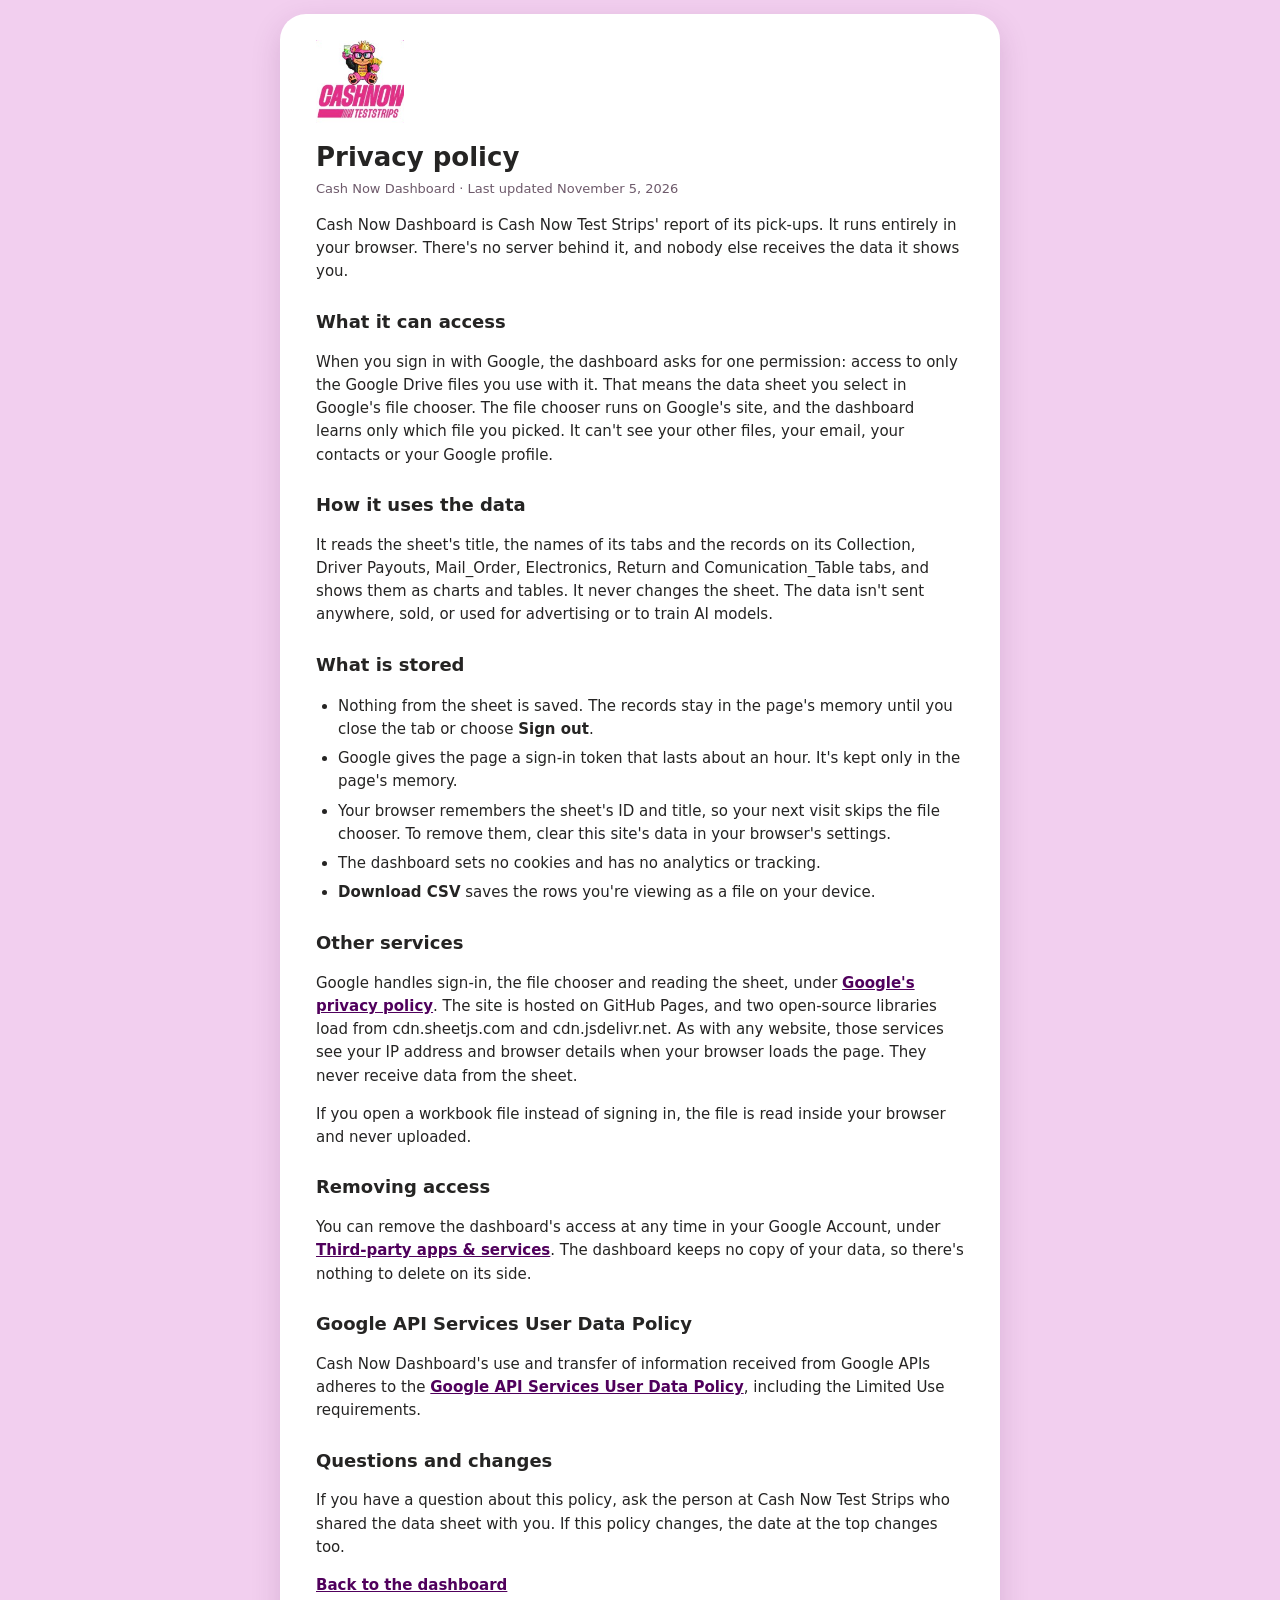
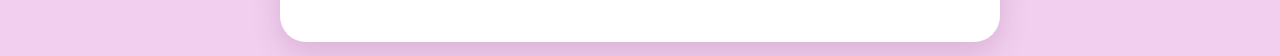
==== commit 066fe1a5: "Add the Call Report page Power BI's Call Report page is five cards (Total Calls, Total Inbound, Tota" ====
--- a/privacy.html
+++ b/privacy.html
@@ -26,7 +26,8 @@
 
   <h2>How it uses the data</h2>
   <p>It reads the sheet's title, the names of its tabs and the records on its Collection, Driver
-  Payouts, Mail_Order, Electronics and Return tabs, and shows them as charts and tables. It never
+  Payouts, Mail_Order, Electronics, Return and Comunication_Table tabs, and shows them as charts and
+  tables. It never
   changes the sheet. The data isn't sent anywhere, sold, or used for advertising or to train AI
   models.</p>
 
--- a/css/app.css
+++ b/css/app.css
@@ -55,10 +55,7 @@
   font-size: 12.5px; line-height: 1.25; text-align: center;
 }
 .nav-item.active span { background: var(--nav-active); border-color: var(--nav-active); color: #fff; }
-.nav-item[aria-disabled="true"] { cursor: default; }
-.nav-item[aria-disabled="true"] span { opacity: .75; }
-.nav-item:not([aria-disabled="true"]):not(.active):hover span { background: #f6cbd0; }
-.nav-note { margin: 4px 0 0 42px; color: #fff; font-size: 11.5px; opacity: .9; }
+.nav-item:not(.active):hover span { background: #f6cbd0; }
 
 .main {
   display: flex; flex-direction: column; gap: 14px; min-width: 0;
@@ -108,6 +105,7 @@
 .kpis { display: grid; grid-template-columns: repeat(6, minmax(0, 1fr)) minmax(96px, .7fr); gap: 6px; padding: 0 3%; }
 .kpis-3 { grid-template-columns: repeat(3, minmax(0, 1fr)) minmax(110px, .6fr); }
 .kpis-cards { grid-template-columns: repeat(3, minmax(0, 1fr)); }
+.kpis-6 { grid-template-columns: repeat(6, minmax(0, 1fr)); }
 .kpi {
   display: flex; flex-direction: column; justify-content: center; min-width: 0; min-height: 76px;
   padding: 10px 8px; background: var(--kpi); color: #fff; border-radius: 10px; text-align: center;
@@ -264,7 +262,7 @@
   .brand { flex: none; width: 60px; margin: 0; padding: 4px; border-radius: 12px; }
   .nav { flex-direction: row; gap: 8px; padding: 2px 0; overflow-x: auto; scrollbar-width: none; }
   .nav-item { grid-template-columns: auto; }
-  .nav-item svg, .nav-note { display: none; }
+  .nav-item svg { display: none; }
   .nav-item span { padding: 6px 10px; white-space: nowrap; }
   .main { padding: 12px 16px 16px; border-radius: 24px 24px 0 0; }
   .toolbar { padding: 10px 12px; }
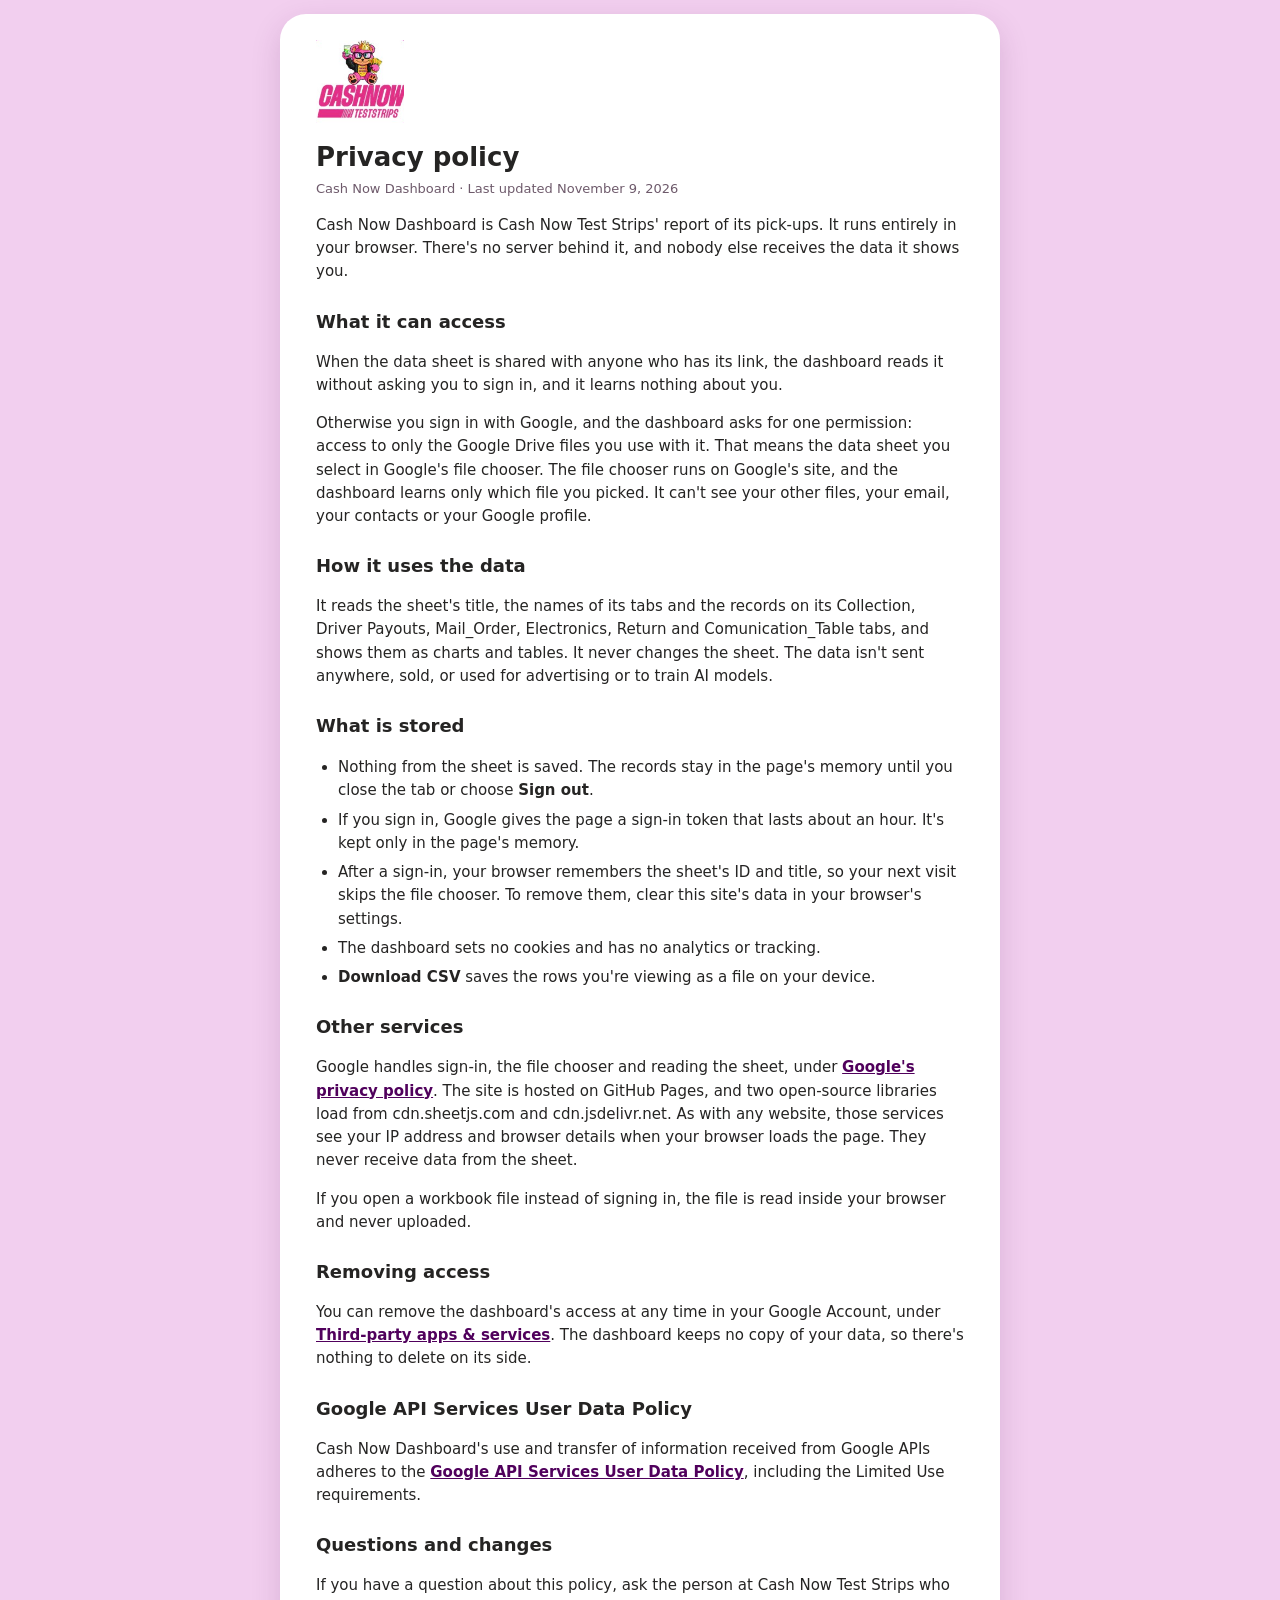
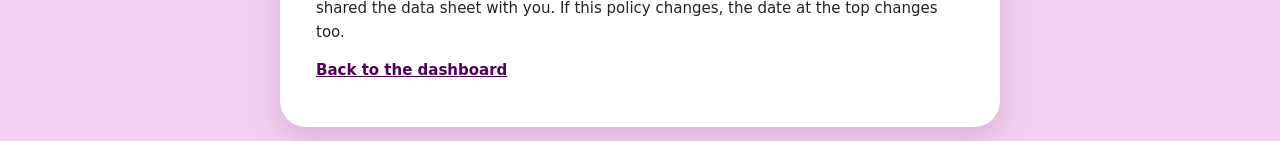
==== commit b7e3f791: "Open without sign-in when the sheet is shared by link Anyone with the dashboard's link can now see t" ====
--- a/privacy.html
+++ b/privacy.html
@@ -13,13 +13,15 @@
 <main class="policy">
   <a href="./"><img src="assets/cashnow-logo.png" alt="Cash Now Test Strips" width="160" height="150"></a>
   <h1>Privacy policy</h1>
-  <p class="updated">Cash Now Dashboard · Last updated November 5, 2026</p>
+  <p class="updated">Cash Now Dashboard · Last updated November 9, 2026</p>
 
   <p>Cash Now Dashboard is Cash Now Test Strips' report of its pick-ups. It runs entirely in your
   browser. There's no server behind it, and nobody else receives the data it shows you.</p>
 
   <h2>What it can access</h2>
-  <p>When you sign in with Google, the dashboard asks for one permission: access to only the Google Drive
+  <p>When the data sheet is shared with anyone who has its link, the dashboard reads it without asking
+  you to sign in, and it learns nothing about you.</p>
+  <p>Otherwise you sign in with Google, and the dashboard asks for one permission: access to only the Google Drive
   files you use with it. That means the data sheet you select in Google's file chooser. The file chooser
   runs on Google's site, and the dashboard learns only which file you picked. It can't see your other
   files, your email, your contacts or your Google profile.</p>
@@ -35,10 +37,10 @@
   <ul>
     <li>Nothing from the sheet is saved. The records stay in the page's memory until you close the tab
       or choose <b>Sign out</b>.</li>
-    <li>Google gives the page a sign-in token that lasts about an hour. It's kept only in the page's
-      memory.</li>
-    <li>Your browser remembers the sheet's ID and title, so your next visit skips the file chooser. To
-      remove them, clear this site's data in your browser's settings.</li>
+    <li>If you sign in, Google gives the page a sign-in token that lasts about an hour. It's kept only
+      in the page's memory.</li>
+    <li>After a sign-in, your browser remembers the sheet's ID and title, so your next visit skips the
+      file chooser. To remove them, clear this site's data in your browser's settings.</li>
     <li>The dashboard sets no cookies and has no analytics or tracking.</li>
     <li><b>Download CSV</b> saves the rows you're viewing as a file on your device.</li>
   </ul>
